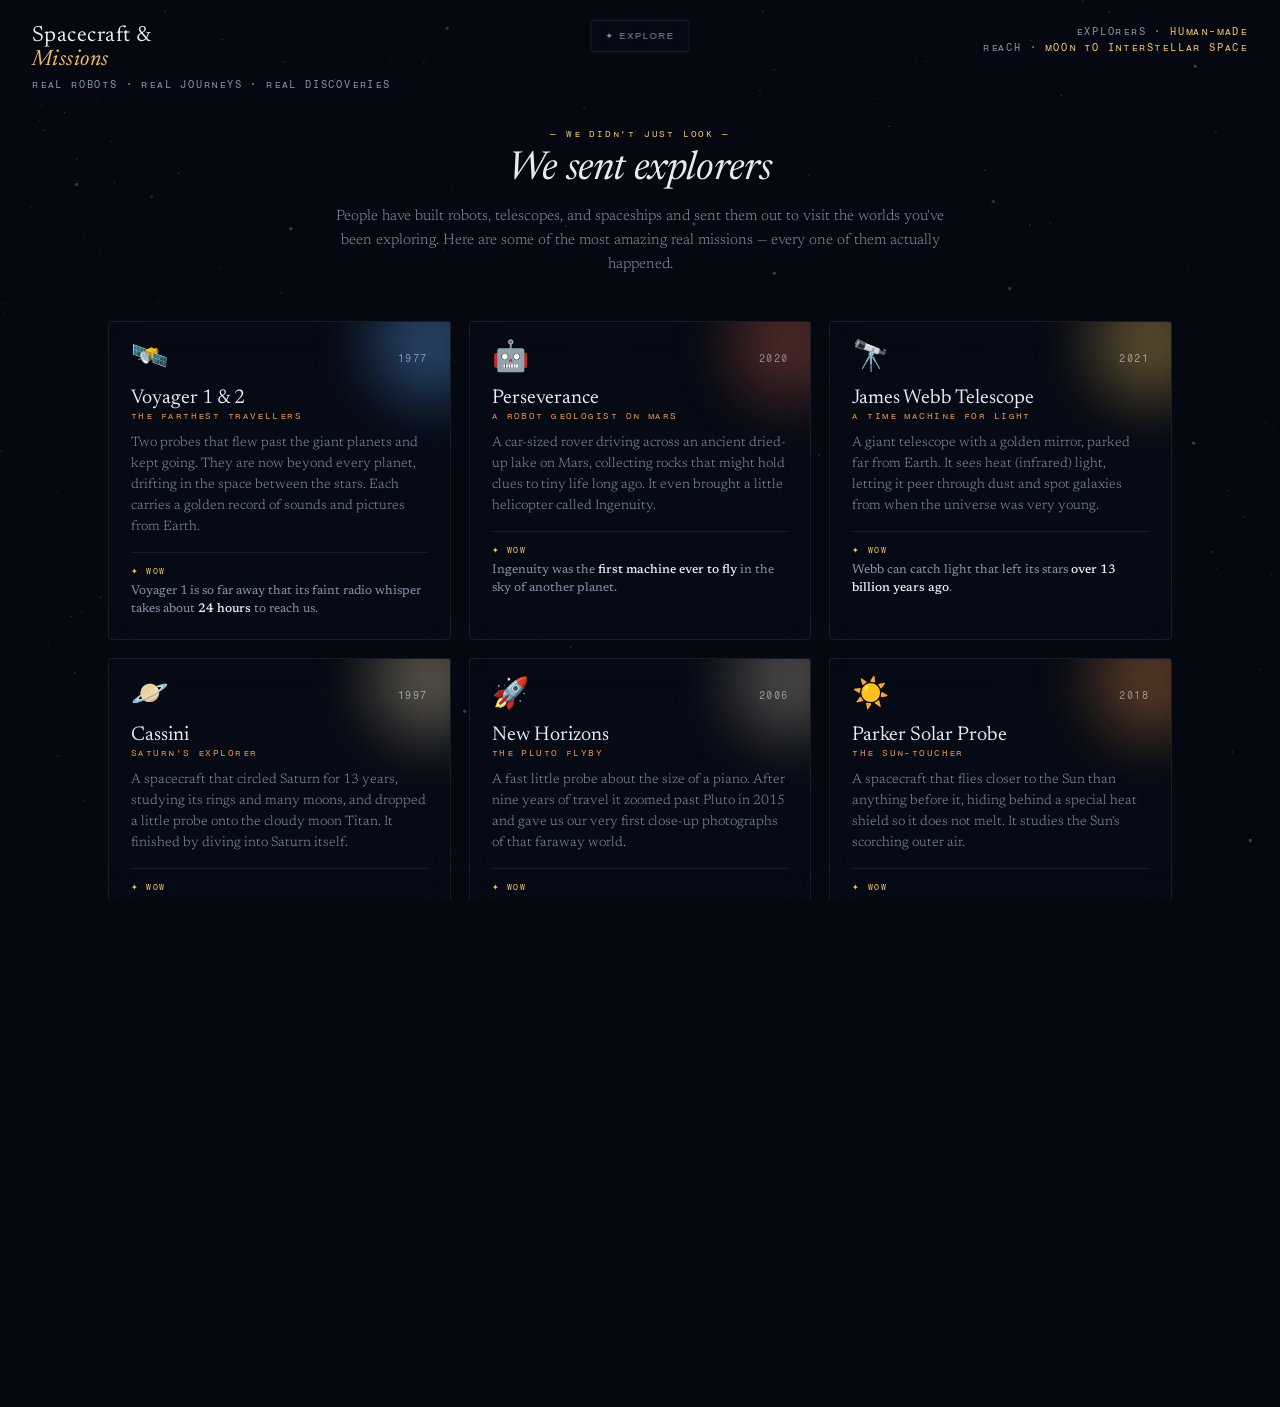
==== missions.html @ ea998a56 "Polish mobile chrome, picker a11y, and pick targets. Surface live telemetry on phones, enlarge touch" ====
<!DOCTYPE html>
<html lang="en">
<head>
<meta charset="UTF-8">
<meta name="viewport" content="width=device-width, initial-scale=1.0, viewport-fit=cover">
<title>Spacecraft &amp; Missions</title>
<meta name="description" content="Meet the great space missions — Voyager, Perseverance, JWST, Cassini, Apollo, and more — in a kid-friendly gallery. Free, ad-free astronomy for curious kids.">
<meta name="theme-color" content="#050810">
<link rel="canonical" href="https://tinyastronomer.com/missions.html">
<link rel="icon" href="favicon.svg" type="image/svg+xml">
<link rel="apple-touch-icon" href="apple-touch-icon.png">
<meta property="og:type" content="website">
<meta property="og:site_name" content="An Interactive Solar System">
<meta property="og:title" content="Spacecraft &amp; Missions">
<meta property="og:description" content="Meet the great space missions — Voyager, Perseverance, JWST, Cassini, Apollo, and more — in a kid-friendly gallery. Free, ad-free astronomy for curious kids.">
<meta property="og:url" content="https://tinyastronomer.com/missions.html">
<meta property="og:image" content="https://tinyastronomer.com/assets/og-cover.png">
<meta property="og:image:width" content="1200">
<meta property="og:image:height" content="630">
<meta name="twitter:card" content="summary_large_image">
<meta name="twitter:title" content="Spacecraft &amp; Missions">
<meta name="twitter:description" content="Meet the great space missions — Voyager, Perseverance, JWST, Cassini, Apollo, and more — in a kid-friendly gallery. Free and ad-free.">
<meta name="twitter:image" content="https://tinyastronomer.com/assets/og-cover.png">
<link rel="preconnect" href="https://fonts.googleapis.com">
<link rel="preconnect" href="https://fonts.gstatic.com" crossorigin>
<link href="https://fonts.googleapis.com/css2?family=Fragment+Mono&family=Newsreader:opsz,wght@6..72,300;6..72,400;6..72,500;6..72,600&display=swap" rel="stylesheet">
<link rel="stylesheet" href="common.css?v=20260728-6">
<style>
  /* this page scrolls, unlike the fixed 3D scenes */
  html, body { overflow-x: hidden; overflow-y: auto; }
  #bg { position: fixed; inset: 0; z-index: 0; }
  .wrap {
    position: relative; z-index: 1; max-width: 1120px; margin: 0 auto;
    padding: calc(128px + env(safe-area-inset-top, 0px))
             calc(28px + env(safe-area-inset-right, 0px))
             calc(80px + env(safe-area-inset-bottom, 0px))
             calc(28px + env(safe-area-inset-left, 0px));
  }
  .lede {
    max-width: 640px; margin: 0 auto 44px; text-align: center;
  }
  .lede .info-label { color: var(--accent); }
  .lede h2 { font-size: 40px; font-weight: 400; font-style: italic; letter-spacing: -0.01em; line-height: 1.05; margin: 8px 0 14px; }
  .lede p { font-size: 15px; line-height: 1.6; color: var(--ink-dim); font-weight: 300; }
  .info-label { font-family: 'Fragment Mono', monospace; font-size: 9px; letter-spacing: 0.2em; text-transform: uppercase; }
  .grid { display: grid; grid-template-columns: repeat(auto-fill, minmax(300px, 1fr)); gap: 18px; }
  .card {
    background: var(--panel); backdrop-filter: blur(20px) saturate(140%); -webkit-backdrop-filter: blur(20px) saturate(140%);
    border: 1px solid var(--line); border-radius: 3px; padding: 22px 22px 20px; position: relative; overflow: hidden;
    transition: transform 0.25s ease, border-color 0.25s ease;
  }
  .card:hover { transform: translateY(-4px); border-color: var(--accent-edge, rgba(244,197,96,0.4)); }
  .card .glow { position: absolute; top: -40px; right: -40px; width: 120px; height: 120px; border-radius: 50%; filter: blur(30px); opacity: 0.35; }
  .card .icon { font-size: 30px; line-height: 1; }
  .card .yr { float: right; font-family: 'Fragment Mono', monospace; font-size: 10px; letter-spacing: 0.14em; color: var(--ink-faint); margin-top: 8px; }
  .card h3 { font-size: 20px; font-weight: 400; margin: 14px 0 2px; }
  .card .tag { font-family: 'Fragment Mono', monospace; font-size: 9px; letter-spacing: 0.16em; text-transform: uppercase; color: var(--accent-warm); }
  .card .blurb { font-size: 13.5px; line-height: 1.55; color: var(--ink-dim); font-weight: 300; margin: 12px 0 0; }
  .card .wow { margin-top: 14px; padding-top: 12px; border-top: 1px solid var(--line); font-size: 12.5px; line-height: 1.5; color: var(--ink-dim); }
  .card .wow b { color: var(--ink); font-weight: 500; }
  .card .wow .lbl { display: block; font-family: 'Fragment Mono', monospace; font-size: 8px; letter-spacing: 0.2em; text-transform: uppercase; color: var(--accent); margin-bottom: 5px; }
  .foot { text-align: center; margin-top: 44px; font-family: 'Fragment Mono', monospace; font-size: 9px; letter-spacing: 0.18em; text-transform: uppercase; color: var(--ink-faint); }
  @media (max-width: 620px) {
    .wrap {
      padding: calc(104px + env(safe-area-inset-top, 0px))
               calc(16px + env(safe-area-inset-right, 0px))
               calc(64px + env(safe-area-inset-bottom, 0px))
               calc(16px + env(safe-area-inset-left, 0px));
    }
    .lede h2 { font-size: 30px; }
  }
</style>
</head>
<body>

<canvas id="bg" aria-hidden="true"></canvas>
<noscript>
  <div class="loader" role="alert" style="z-index:101">
    <div class="loader-text" style="animation:none">JavaScript is required to explore this page.</div>
  </div>
</noscript>

<header class="header">
  <div>
    <h1 class="title">Spacecraft &amp;<br><em>Missions</em></h1>
    <div class="subtitle">Real Robots · Real Journeys · Real Discoveries</div>
  </div>
  <div class="header-meta">
    <div>Explorers · <span>Human-made</span></div>
    <div>Reach · <span>Moon to interstellar space</span></div>
  </div>
</header>

<main class="wrap">
  <div class="lede">
    <div class="info-label">— We didn't just look —</div>
    <h2>We sent explorers</h2>
    <p>People have built robots, telescopes, and spaceships and sent them out to visit the worlds you've been exploring. Here are some of the most amazing real missions — every one of them actually happened.</p>
  </div>
  <div class="grid" id="grid"></div>
  <div class="foot">Every mission here is real · Ask a grown-up to help you look up their latest pictures</div>
</main>

<script src="common.js?v=20260728-6"></script>
<script>
'use strict';
const MISSIONS = [
  { icon:'🛰️', name:'Voyager 1 & 2', tag:'The farthest travellers', year:'1977', color:'#6ab0ff',
    blurb:'Two probes that flew past the giant planets and kept going. They are now beyond every planet, drifting in the space between the stars. Each carries a golden record of sounds and pictures from Earth.',
    wow:'Voyager 1 is so far away that its faint radio whisper takes about <b>24 hours</b> to reach us.' },
  { icon:'🤖', name:'Perseverance', tag:'A robot geologist on Mars', year:'2020', color:'#d0674a',
    blurb:'A car-sized rover driving across an ancient dried-up lake on Mars, collecting rocks that might hold clues to tiny life long ago. It even brought a little helicopter called Ingenuity.',
    wow:'Ingenuity was the <b>first machine ever to fly</b> in the sky of another planet.' },
  { icon:'🔭', name:'James Webb Telescope', tag:'A time machine for light', year:'2021', color:'#f4c560',
    blurb:'A giant telescope with a golden mirror, parked far from Earth. It sees heat (infrared) light, letting it peer through dust and spot galaxies from when the universe was very young.',
    wow:'Webb can catch light that left its stars <b>over 13 billion years ago</b>.' },
  { icon:'🪐', name:'Cassini', tag:"Saturn's explorer", year:'1997', color:'#e6d3a0',
    blurb:'A spacecraft that circled Saturn for 13 years, studying its rings and many moons, and dropped a little probe onto the cloudy moon Titan. It finished by diving into Saturn itself.',
    wow:'It discovered that Saturn\'s icy moon Enceladus shoots <b>giant fountains of water</b> into space.' },
  { icon:'🚀', name:'New Horizons', tag:'The Pluto flyby', year:'2006', color:'#c9b8a0',
    blurb:'A fast little probe about the size of a piano. After nine years of travel it zoomed past Pluto in 2015 and gave us our very first close-up photographs of that faraway world.',
    wow:'It flew past Pluto at over 50,000 km/h and spotted a huge <b>heart-shaped patch of ice</b>.' },
  { icon:'☀️', name:'Parker Solar Probe', tag:'The Sun-toucher', year:'2018', color:'#e89248',
    blurb:'A spacecraft that flies closer to the Sun than anything before it, hiding behind a special heat shield so it does not melt. It studies the Sun\'s scorching outer air.',
    wow:'It flew through the Sun\'s outer atmosphere — the first craft ever to <b>"touch" the Sun</b>.' },
  { icon:'🌕', name:'Apollo 11', tag:'First footsteps on the Moon', year:'1969', color:'#c9c5b8',
    blurb:'The mission that carried the first people to walk on the Moon. Two astronauts stepped onto the dusty grey surface while a third orbited above in the spacecraft.',
    wow:'Their footprints have no wind or rain to erase them — they could last <b>millions of years</b>.' },
  { icon:'✨', name:'Hubble Telescope', tag:'Our eye in the sky', year:'1990', color:'#a9e0e2',
    blurb:'A school-bus-sized telescope orbiting high above Earth for more than 30 years. It has taken some of the most beautiful and famous pictures of stars and galaxies ever made.',
    wow:'Hubble has made more than <b>1.7 million observations</b> of the universe.' }
];

const grid = document.getElementById('grid');
MISSIONS.forEach(m => {
  const c = document.createElement('article');
  c.className = 'card';
  c.style.setProperty('--accent-edge', m.color + '66');
  c.innerHTML = `
    <div class="glow" style="background:${m.color}"></div>
    <span class="icon" aria-hidden="true">${m.icon}</span><span class="yr">${m.year}</span>
    <h3>${m.name}</h3>
    <div class="tag">${m.tag}</div>
    <p class="blurb">${m.blurb}</p>
    <div class="wow"><span class="lbl">✦ Wow</span>${m.wow}</div>`;
  grid.appendChild(c);
});

// subtle drifting starfield background
const canvas = document.getElementById('bg'), ctx = canvas.getContext('2d');
let W, H, DPR, stars = [];
function resize(){
  DPR = Math.min(devicePixelRatio||1, 2); W = innerWidth; H = innerHeight;
  canvas.width = W*DPR; canvas.height = H*DPR; canvas.style.width=W+'px'; canvas.style.height=H+'px';
  ctx.setTransform(DPR,0,0,DPR,0,0);
  if (!stars.length) for (let i=0;i<200;i++) stars.push({ x:Math.random(), y:Math.random(), r:Math.random()<0.12?1.7:0.8, ph:Math.random()*6.28, tint:Math.random()<0.2?'244,197,96':'232,236,244' });
}
addEventListener('resize', resize); resize();
function loop(){
  requestAnimationFrame(loop);
  const t = SPACE.prefersReducedMotion ? 0 : performance.now()*0.001;
  ctx.clearRect(0,0,W,H);
  for (const s of stars){
    const tw = 0.5 + 0.5*Math.sin(t*1.4 + s.ph);
    ctx.fillStyle = `rgba(${s.tint},${0.08 + 0.16*tw})`;
    ctx.beginPath(); ctx.arc(s.x*W, s.y*H, s.r, 0, 6.283); ctx.fill();
  }
}
loop();
SPACE.buildNav('missions');
</script>
</body>
</html>
---- common.css ----
/* ─────────────────────────────────────────────────────────
   Shared design system for the solar-system scenes.
   Page-specific rules stay in each page's own <style> block.
   ───────────────────────────────────────────────────────── */
:root {
  --bg: #050810;
  --ink: #e8ecf4;
  --ink-dim: #8893a8;
  --ink-faint: #8a94a8;
  --accent: #f4c560;
  --accent-warm: #e89248;
  --accent-cool: #6ab0ff;
  --line: rgba(232, 236, 244, 0.08);
  --panel: rgba(8, 12, 22, 0.72);
  --panel-bright: rgba(15, 22, 38, 0.85);
}

* { box-sizing: border-box; margin: 0; padding: 0; }

button:focus-visible,
a:focus-visible,
input:focus-visible {
  outline: 2px solid var(--accent);
  outline-offset: 3px;
}

/* inset so the ring stays visible on the edge-to-edge scene canvas */
canvas:focus-visible {
  outline: 2px solid var(--accent);
  outline-offset: -3px;
}

html, body {
  height: 100%;
  overflow: hidden;
  background: var(--bg);
  color: var(--ink);
  font-family: 'Newsreader', Georgia, serif;
  font-feature-settings: 'ss01', 'ss02';
  -webkit-font-smoothing: antialiased;
}

#canvas-container { position: fixed; inset: 0; z-index: 0; }
canvas { display: block; }

/* ──── Header ──── */
.header {
  position: fixed;
  top: 0; left: 0; right: 0;
  padding: calc(24px + env(safe-area-inset-top, 0px))
           calc(32px + env(safe-area-inset-right, 0px))
           24px
           calc(32px + env(safe-area-inset-left, 0px));
  display: flex;
  justify-content: space-between;
  align-items: flex-start;
  z-index: 10;
  pointer-events: none;
}
.title { font-size: 22px; font-weight: 400; letter-spacing: 0.02em; line-height: 1.1; }
.title em { font-style: italic; color: var(--accent); }
.subtitle {
  font-family: 'Fragment Mono', monospace;
  font-size: 10px; letter-spacing: 0.18em; text-transform: uppercase;
  color: var(--ink-dim); margin-top: 6px;
}
.nav-link, .back-link {
  display: inline-block; margin-top: 10px;
  font-family: 'Fragment Mono', monospace;
  font-size: 9px; letter-spacing: 0.18em; text-transform: uppercase;
  color: var(--ink-dim); text-decoration: none; pointer-events: auto;
  border-bottom: 1px solid transparent; padding-bottom: 2px;
  transition: color 0.2s, border-color 0.2s;
}
.nav-link:hover, .back-link:hover { color: var(--accent); border-color: rgba(244, 197, 96, 0.4); }

.header-meta {
  text-align: right;
  font-family: 'Fragment Mono', monospace;
  font-size: 10px; letter-spacing: 0.18em; text-transform: uppercase;
  color: var(--ink-dim); line-height: 1.6;
}
.header-meta span { color: var(--accent); }

/* ──── Info Panel ──── */
.info-panel {
  position: fixed;
  top: calc(96px + env(safe-area-inset-top, 0px));
  left: calc(24px + env(safe-area-inset-left, 0px));
  width: 320px; max-width: calc(100vw - 48px);
  background: var(--panel);
  backdrop-filter: blur(20px) saturate(140%);
  -webkit-backdrop-filter: blur(20px) saturate(140%);
  border: 1px solid var(--line);
  border-radius: 2px; padding: 22px 24px; z-index: 10;
}
.info-label {
  font-family: 'Fragment Mono', monospace;
  font-size: 9px; letter-spacing: 0.2em; text-transform: uppercase;
  color: var(--accent); margin-bottom: 10px;
}
.info-title {
  font-size: 24px; font-weight: 400; letter-spacing: -0.01em;
  line-height: 1.15; margin-bottom: 12px; font-style: italic;
}
.info-body { font-size: 14px; line-height: 1.55; color: var(--ink-dim); font-weight: 300; }
.info-body strong { color: var(--ink); font-weight: 500; }
.mobile-info-toggle { display: none; }

/* ──── Bottom Controls ──── */
.controls,
.date-controls,
.walk-controls {
  bottom: calc(24px + env(safe-area-inset-bottom, 0px));
}
.controls {
  position: fixed; left: 50%; transform: translateX(-50%);
  background: var(--panel);
  backdrop-filter: blur(20px) saturate(140%);
  -webkit-backdrop-filter: blur(20px) saturate(140%);
  border: 1px solid var(--line); border-radius: 2px;
  padding: 14px 22px; display: flex; align-items: center; gap: 20px;
  z-index: 10; max-width: calc(100vw - 32px);
}
.play-btn {
  background: var(--accent); color: #1a1408; border: none;
  width: 36px; height: 36px; border-radius: 50%; cursor: pointer;
  display: flex; align-items: center; justify-content: center;
  transition: all 0.2s; flex-shrink: 0;
}
.play-btn:hover { background: #ffd47a; transform: scale(1.05); }
.play-btn svg { width: 14px; height: 14px; }

.speed-group { display: flex; align-items: center; gap: 12px; }
.speed-label {
  font-family: 'Fragment Mono', monospace; font-size: 9px;
  letter-spacing: 0.18em; text-transform: uppercase; color: var(--ink-dim);
}
.speed-slider {
  -webkit-appearance: none; appearance: none;
  width: 130px; height: 24px;
  background: linear-gradient(rgba(232, 236, 244, 0.15), rgba(232, 236, 244, 0.15)) center / 100% 2px no-repeat;
  outline: none; border-radius: 0;
}
.speed-slider::-webkit-slider-thumb {
  -webkit-appearance: none; appearance: none;
  width: 12px; height: 12px; border-radius: 50%; background: var(--accent);
  cursor: pointer; border: 2px solid var(--bg); box-shadow: 0 0 0 1px var(--accent);
}
.speed-slider::-moz-range-thumb {
  width: 12px; height: 12px; border-radius: 50%; background: var(--accent);
  cursor: pointer; border: 2px solid var(--bg);
}
.speed-value {
  font-family: 'Fragment Mono', monospace; font-size: 12px;
  color: var(--ink); min-width: 46px;
}
.divider { width: 1px; height: 24px; background: var(--line); }

.toggle-group { display: flex; gap: 8px; flex-wrap: wrap; }
.toggle-btn {
  background: transparent; border: 1px solid var(--line); color: var(--ink-dim);
  padding: 7px 12px; font-family: 'Fragment Mono', monospace;
  font-size: 9px; letter-spacing: 0.15em; text-transform: uppercase;
  border-radius: 2px; cursor: pointer; transition: all 0.2s; min-height: 32px;
}
.toggle-btn:hover { color: var(--ink); border-color: rgba(232,236,244,0.2); }
.toggle-btn.active {
  color: var(--accent); border-color: rgba(244, 197, 96, 0.4);
  background: rgba(244, 197, 96, 0.05);
}

/* ──── Hint ──── */
.hint {
  position: fixed;
  bottom: calc(24px + env(safe-area-inset-bottom, 0px));
  left: calc(24px + env(safe-area-inset-left, 0px));
  font-family: 'Fragment Mono', monospace; font-size: 9px;
  letter-spacing: 0.18em; text-transform: uppercase; color: var(--ink-faint);
  z-index: 10; line-height: 1.8;
}
.hint .key {
  display: inline-block; padding: 2px 6px; border: 1px solid var(--line);
  border-radius: 2px; margin: 0 4px; color: var(--ink-dim);
}

/* ──── 3D labels ──── */
.label-3d {
  position: absolute; left: 0; top: 0; font-family: 'Fragment Mono', monospace;
  font-size: 10px; letter-spacing: 0.2em; text-transform: uppercase;
  color: var(--ink); pointer-events: none; transform: translate(-50%, -50%);
  padding: 3px 7px; background: rgba(0,0,0,0.4); border: 1px solid var(--line);
  border-radius: 2px; white-space: nowrap; z-index: 5;
  backdrop-filter: blur(8px); -webkit-backdrop-filter: blur(8px);
  transition: opacity 0.3s, color 0.2s, border-color 0.2s;
}

/* ──── Loading ──── */
.loader {
  position: fixed; inset: 0; background: var(--bg);
  display: flex; align-items: center; justify-content: center;
  z-index: 100; transition: opacity 0.8s;
}
.loader.hidden {
  opacity: 0; pointer-events: none; visibility: hidden;
  transition: opacity 0.8s, visibility 0s 0.8s;
}
.loader-text {
  font-family: 'Fragment Mono', monospace; font-size: 10px;
  letter-spacing: 0.3em; text-transform: uppercase; color: var(--accent);
  animation: pulse 1.4s ease-in-out infinite;
}
@keyframes pulse { 0%, 100% { opacity: 0.4; } 50% { opacity: 1; } }

/* ──── Scene switcher (SPACE.buildNav) ──── */
.scene-nav {
  position: fixed;
  top: calc(20px + env(safe-area-inset-top, 0px));
  left: 50%;
  transform: translateX(-50%);
  z-index: 30; font-family: 'Fragment Mono', monospace;
}
.scene-nav-btn {
  background: var(--panel); backdrop-filter: blur(20px); -webkit-backdrop-filter: blur(20px);
  border: 1px solid var(--line); color: var(--ink-dim); border-radius: 2px;
  padding: 7px 14px; font-size: 9px; letter-spacing: 0.2em; text-transform: uppercase;
  cursor: pointer; transition: all 0.2s; white-space: nowrap; min-height: 32px;
}
.scene-nav-btn:hover, .scene-nav.open .scene-nav-btn { color: var(--accent); border-color: rgba(244,197,96,0.4); }
.scene-menu {
  position: absolute; top: 40px; left: 50%; transform: translateX(-50%);
  min-width: 190px; background: var(--panel-bright);
  backdrop-filter: blur(20px); -webkit-backdrop-filter: blur(20px);
  border: 1px solid var(--line); border-radius: 2px; padding: 6px;
  display: none; flex-direction: column; gap: 2px;
}
.scene-menu[hidden] { display: none; }
.scene-nav.open .scene-menu { display: flex; }
.scene-menu a {
  text-decoration: none; color: var(--ink-dim);
  font-size: 11px; letter-spacing: 0.12em; text-transform: uppercase;
  padding: 9px 12px; border-radius: 2px; display: flex; align-items: center; gap: 10px;
  transition: all 0.18s;
}
.scene-menu a:hover { color: var(--ink); background: rgba(255,255,255,0.04); }
.scene-menu a.current { color: var(--accent); }
.scene-menu a .dot { width: 6px; height: 6px; border-radius: 50%; background: currentColor; opacity: 0.5; }
.scene-menu a.current .dot { opacity: 1; }

/* Explore menu is the sole cross-page nav; drop the redundant header links. */
.nav-link,
.back-link {
  display: none !important;
}

/* Tablet headers carry the page identity; live telemetry relocates to a
   compact status strip above the controls dock so phones still see events. */
@media (max-width: 1024px) {
  .header {
    padding: calc(16px + env(safe-area-inset-top, 0px))
             calc(18px + env(safe-area-inset-right, 0px))
             16px
             calc(18px + env(safe-area-inset-left, 0px)) !important;
  }
  .title {
    font-size: 18px !important;
    max-width: calc(100vw - 164px);
  }
  .subtitle {
    display: none !important;
  }
  .header-meta {
    display: flex !important;
    position: fixed;
    bottom: calc(64px + env(safe-area-inset-bottom, 0px));
    left: calc(16px + env(safe-area-inset-left, 0px));
    right: calc(16px + env(safe-area-inset-right, 0px));
    top: auto;
    text-align: left;
    flex-wrap: wrap;
    gap: 2px 14px;
    justify-content: center;
    padding: 7px 12px;
    background: var(--panel);
    backdrop-filter: blur(16px) saturate(140%);
    -webkit-backdrop-filter: blur(16px) saturate(140%);
    border: 1px solid var(--line);
    border-radius: 2px;
    font-size: 9px;
    line-height: 1.45;
    letter-spacing: 0.12em;
    pointer-events: none;
    z-index: 10;
  }

  .controls,
  .date-controls {
    right: 16px !important;
    left: 16px !important;
    width: auto !important;
    max-width: none !important;
    transform: none !important;
    flex-wrap: nowrap !important;
    justify-content: center !important;
    overflow-x: auto;
    overflow-y: hidden;
    overscroll-behavior-x: contain;
    scrollbar-width: none;
    -webkit-mask-image: linear-gradient(90deg, transparent 0, #000 12px, #000 calc(100% - 12px), transparent);
    mask-image: linear-gradient(90deg, transparent 0, #000 12px, #000 calc(100% - 12px), transparent);
  }
  .controls::-webkit-scrollbar,
  .date-controls::-webkit-scrollbar {
    display: none;
  }
  .controls > *,
  .date-controls > * {
    flex: 0 0 auto;
  }
  .controls .speed-group,
  .controls .toggle-group {
    flex-wrap: nowrap;
  }
}

@media (max-width: 820px) {
  .header {
    padding: calc(12px + env(safe-area-inset-top, 0px))
             calc(14px + env(safe-area-inset-right, 0px))
             12px
             calc(14px + env(safe-area-inset-left, 0px)) !important;
  }
  .title {
    font-size: 16px !important;
    max-width: calc(100vw - 132px);
  }
  .scene-nav {
    top: calc(12px + env(safe-area-inset-top, 0px));
    left: auto;
    right: calc(12px + env(safe-area-inset-right, 0px));
    transform: none;
  }
  .scene-nav-btn { padding: 6px 10px; font-size: 8px; }

  /* Keep the scene visible on phones. Educational copy becomes a small
     title drawer and is available on demand instead of covering the model. */
  .info-panel.mobile-info-panel {
    top: auto !important;
    right: 12px !important;
    bottom: calc(118px + env(safe-area-inset-bottom, 0px)) !important;
    left: 12px !important;
    width: auto !important;
    max-width: none !important;
    max-height: min(52dvh, calc(100dvh - 168px)) !important;
    padding: 12px 64px 12px 16px;
    overflow: auto;
    transition: max-height 0.25s ease, padding 0.25s ease;
  }
  .info-panel.mobile-info-panel:not(.is-expanded) {
    max-height: 66px !important;
    overflow: hidden;
  }
  .info-panel.mobile-info-panel:not(.is-expanded) > :not(.info-label):not(.info-title):not(.mobile-info-toggle) {
    display: none !important;
  }
  .info-panel.mobile-info-panel > .info-label {
    margin-bottom: 4px;
    white-space: nowrap;
    overflow: hidden;
    text-overflow: ellipsis;
  }
  .info-panel.mobile-info-panel > .info-title {
    margin-bottom: 0;
    white-space: nowrap;
    overflow: hidden;
    text-overflow: ellipsis;
  }
  .info-panel.mobile-info-panel.is-expanded > .info-title {
    margin-bottom: 12px;
    white-space: normal;
  }
  .mobile-info-toggle {
    display: inline-flex;
    position: absolute;
    top: 50%;
    right: 12px;
    transform: translateY(-50%);
    align-items: center;
    justify-content: center;
    min-width: 42px;
    min-height: 32px;
    padding: 6px 8px;
    border: 1px solid rgba(244, 197, 96, 0.28);
    border-radius: 2px;
    background: rgba(244, 197, 96, 0.06);
    color: var(--accent);
    font-family: 'Fragment Mono', monospace;
    font-size: 8px;
    letter-spacing: 0.12em;
    text-transform: uppercase;
    cursor: pointer;
  }
  .info-panel.mobile-info-panel.is-expanded .mobile-info-toggle {
    top: 12px;
    transform: none;
  }

  /* A single, horizontally scrollable dock keeps controls in one stable row.
     Secondary actions remain reachable by swiping instead of causing reflow. */
  .controls,
  .date-controls {
    right: 12px !important;
    bottom: calc(10px + env(safe-area-inset-bottom, 0px)) !important;
    left: 12px !important;
    width: auto !important;
    max-width: none !important;
    transform: none !important;
    flex-wrap: nowrap !important;
    justify-content: flex-start !important;
    gap: 8px !important;
    padding: 9px 10px !important;
    overflow-x: auto;
    overflow-y: hidden;
    overscroll-behavior-x: contain;
    scrollbar-width: none;
    -webkit-mask-image: linear-gradient(90deg, transparent 0, #000 10px, #000 calc(100% - 10px), transparent);
    mask-image: linear-gradient(90deg, transparent 0, #000 10px, #000 calc(100% - 10px), transparent);
  }
  .controls::-webkit-scrollbar,
  .date-controls::-webkit-scrollbar {
    display: none;
  }
  .controls > *,
  .date-controls > * {
    flex: 0 0 auto;
  }
  .controls .speed-group,
  .controls .toggle-group {
    flex-wrap: nowrap;
  }
  /* Keep the speed caption — an anonymous slider is hard to decode on a phone. */
  .controls .speed-label,
  .date-controls .date-label {
    font-size: 8px;
    letter-spacing: 0.1em;
  }
  .controls .divider {
    display: block !important;
    flex: 0 0 1px;
  }
  .play-btn {
    width: 34px;
    height: 34px;
  }
  .speed-group { gap: 8px; }
  .speed-value { min-width: 40px; }

  .header-meta {
    bottom: calc(58px + env(safe-area-inset-bottom, 0px));
    left: calc(12px + env(safe-area-inset-left, 0px));
    right: calc(12px + env(safe-area-inset-right, 0px));
  }

  /* First-visit gesture guidance — page-level rules used to hide this entirely. */
  .hint {
    bottom: calc(102px + env(safe-area-inset-bottom, 0px));
    left: 50%;
    right: auto;
    transform: translateX(-50%);
    max-width: calc(100vw - 24px);
    padding: 8px 12px;
    text-align: center;
    background: var(--panel);
    border: 1px solid var(--line);
    border-radius: 2px;
    backdrop-filter: blur(12px);
    -webkit-backdrop-filter: blur(12px);
    pointer-events: none;
    transition: opacity 0.35s ease, visibility 0.35s ease;
  }
  .hint.is-dismissed {
    opacity: 0;
    visibility: hidden;
  }

  .walk-controls {
    bottom: calc(10px + env(safe-area-inset-bottom, 0px)) !important;
  }

  .scale-note,
  .stage {
    bottom: calc(118px + env(safe-area-inset-bottom, 0px)) !important;
  }
}

/* Comfortable hit areas on touch devices without enlarging desktop chrome. */
@media (pointer: coarse) {
  .play-btn {
    width: 44px;
    height: 44px;
  }
  .play-btn svg { width: 16px; height: 16px; }
  .speed-slider {
    height: 44px;
    background-size: 100% 3px;
  }
  .speed-slider::-webkit-slider-thumb {
    width: 18px;
    height: 18px;
  }
  .speed-slider::-moz-range-thumb {
    width: 18px;
    height: 18px;
  }
  .toggle-btn,
  .scene-nav-btn,
  .mobile-info-toggle {
    min-height: 44px;
    padding-top: 10px;
    padding-bottom: 10px;
  }
}

@media (max-height: 520px) and (orientation: landscape) {
  .header {
    padding: calc(12px + env(safe-area-inset-top, 0px))
             calc(16px + env(safe-area-inset-right, 0px))
             12px
             calc(16px + env(safe-area-inset-left, 0px));
  }
  .title { font-size: 16px; }
  .subtitle, .hint, .divider { display: none; }
  .header-meta {
    display: none !important;
  }
  .info-panel {
    top: calc(64px + env(safe-area-inset-top, 0px)) !important;
    bottom: auto !important;
    left: calc(12px + env(safe-area-inset-left, 0px)) !important;
    max-height: calc(100dvh - 140px) !important;
    overflow: auto;
    padding: 14px 16px;
  }
  .info-title { font-size: 19px; }
  .info-body { font-size: 12px; }
  .controls,
  .date-controls,
  .walk-controls {
    bottom: calc(8px + env(safe-area-inset-bottom, 0px)) !important;
  }
  .controls {
    padding: 7px 10px;
    gap: 8px;
    flex-wrap: nowrap;
    max-width: calc(100vw - 24px);
  }
  .speed-slider { width: 80px; }
  .toggle-group { gap: 4px; flex-wrap: nowrap; }
  .toggle-btn { padding: 5px 7px; font-size: 9px; }
  .scene-nav {
    top: calc(8px + env(safe-area-inset-top, 0px));
    right: calc(8px + env(safe-area-inset-right, 0px));
  }
  .info-panel.mobile-info-panel {
    top: calc(56px + env(safe-area-inset-top, 0px)) !important;
    right: auto !important;
    bottom: auto !important;
    left: calc(12px + env(safe-area-inset-left, 0px)) !important;
    width: min(320px, calc(100vw - 180px)) !important;
    max-height: calc(100dvh - 120px) !important;
  }
  .scale-note,
  .stage {
    bottom: calc(64px + env(safe-area-inset-bottom, 0px)) !important;
  }
}

@media (prefers-reduced-motion: reduce) {
  *,
  *::before,
  *::after {
    animation-duration: 0.01ms !important;
    animation-iteration-count: 1 !important;
    scroll-behavior: auto !important;
    transition-duration: 0.01ms !important;
  }
}
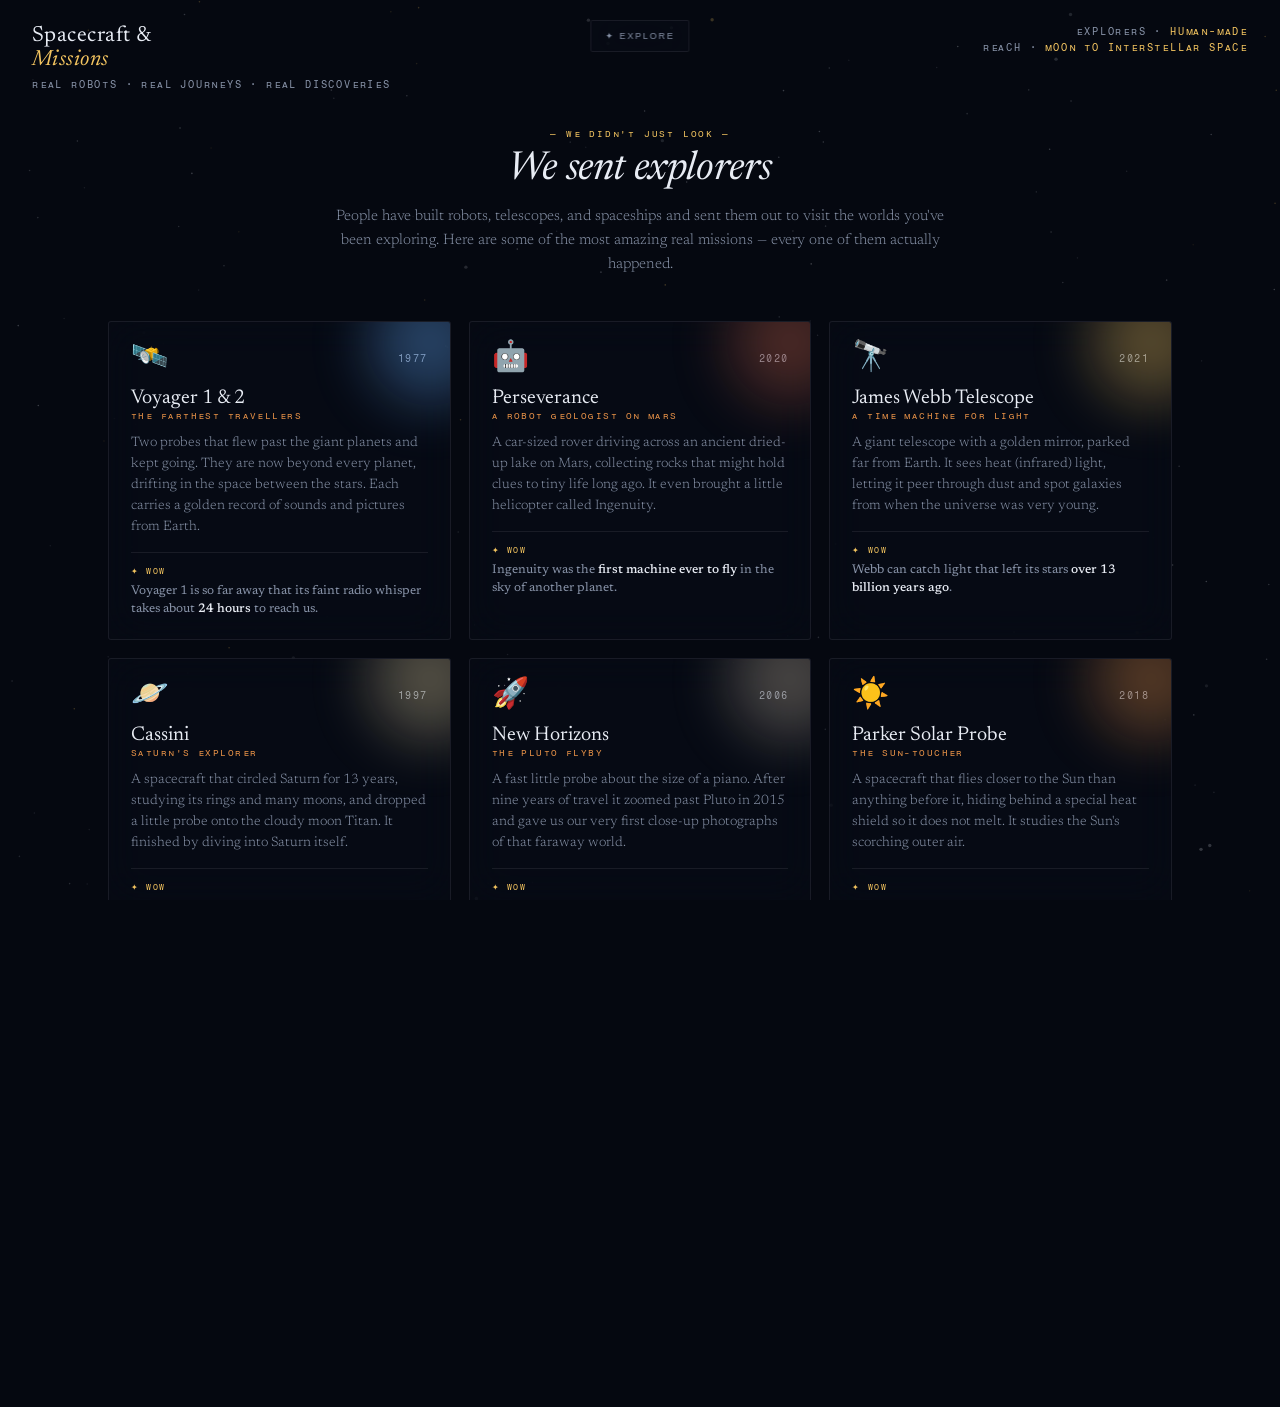
==== commit ce0cfef2: "Address Codex review: scope status strip and fix picker roles. Keep Missions header metadata in-flow" ====
--- a/missions.html
+++ b/missions.html
@@ -24,7 +24,7 @@
 <link rel="preconnect" href="https://fonts.googleapis.com">
 <link rel="preconnect" href="https://fonts.gstatic.com" crossorigin>
 <link href="https://fonts.googleapis.com/css2?family=Fragment+Mono&family=Newsreader:opsz,wght@6..72,300;6..72,400;6..72,500;6..72,600&display=swap" rel="stylesheet">
-<link rel="stylesheet" href="common.css?v=20260728-6">
+<link rel="stylesheet" href="common.css?v=20260728-7">
 <style>
   /* this page scrolls, unlike the fixed 3D scenes */
   html, body { overflow-x: hidden; overflow-y: auto; }
@@ -101,7 +101,7 @@
   <div class="foot">Every mission here is real · Ask a grown-up to help you look up their latest pictures</div>
 </main>
 
-<script src="common.js?v=20260728-6"></script>
+<script src="common.js?v=20260728-7"></script>
 <script>
 'use strict';
 const MISSIONS = [
--- a/common.css
+++ b/common.css
@@ -253,8 +253,9 @@
   display: none !important;
 }
 
-/* Tablet headers carry the page identity; live telemetry relocates to a
-   compact status strip above the controls dock so phones still see events. */
+/* Tablet headers carry the page identity; on interactive scenes with a
+   bottom dock, live telemetry relocates to a compact status strip above it.
+   Scrolling pages like Missions keep metadata in the header. */
 @media (max-width: 1024px) {
   .header {
     padding: calc(16px + env(safe-area-inset-top, 0px))
@@ -269,7 +270,9 @@
   .subtitle {
     display: none !important;
   }
-  .header-meta {
+  body:has(.controls) .header-meta,
+  body:has(.date-controls) .header-meta,
+  body:has(.walk-controls) .header-meta {
     display: flex !important;
     position: fixed;
     bottom: calc(64px + env(safe-area-inset-bottom, 0px));
@@ -455,7 +458,9 @@
   .speed-group { gap: 8px; }
   .speed-value { min-width: 40px; }
 
-  .header-meta {
+  body:has(.controls) .header-meta,
+  body:has(.date-controls) .header-meta,
+  body:has(.walk-controls) .header-meta {
     bottom: calc(58px + env(safe-area-inset-bottom, 0px));
     left: calc(12px + env(safe-area-inset-left, 0px));
     right: calc(12px + env(safe-area-inset-right, 0px));
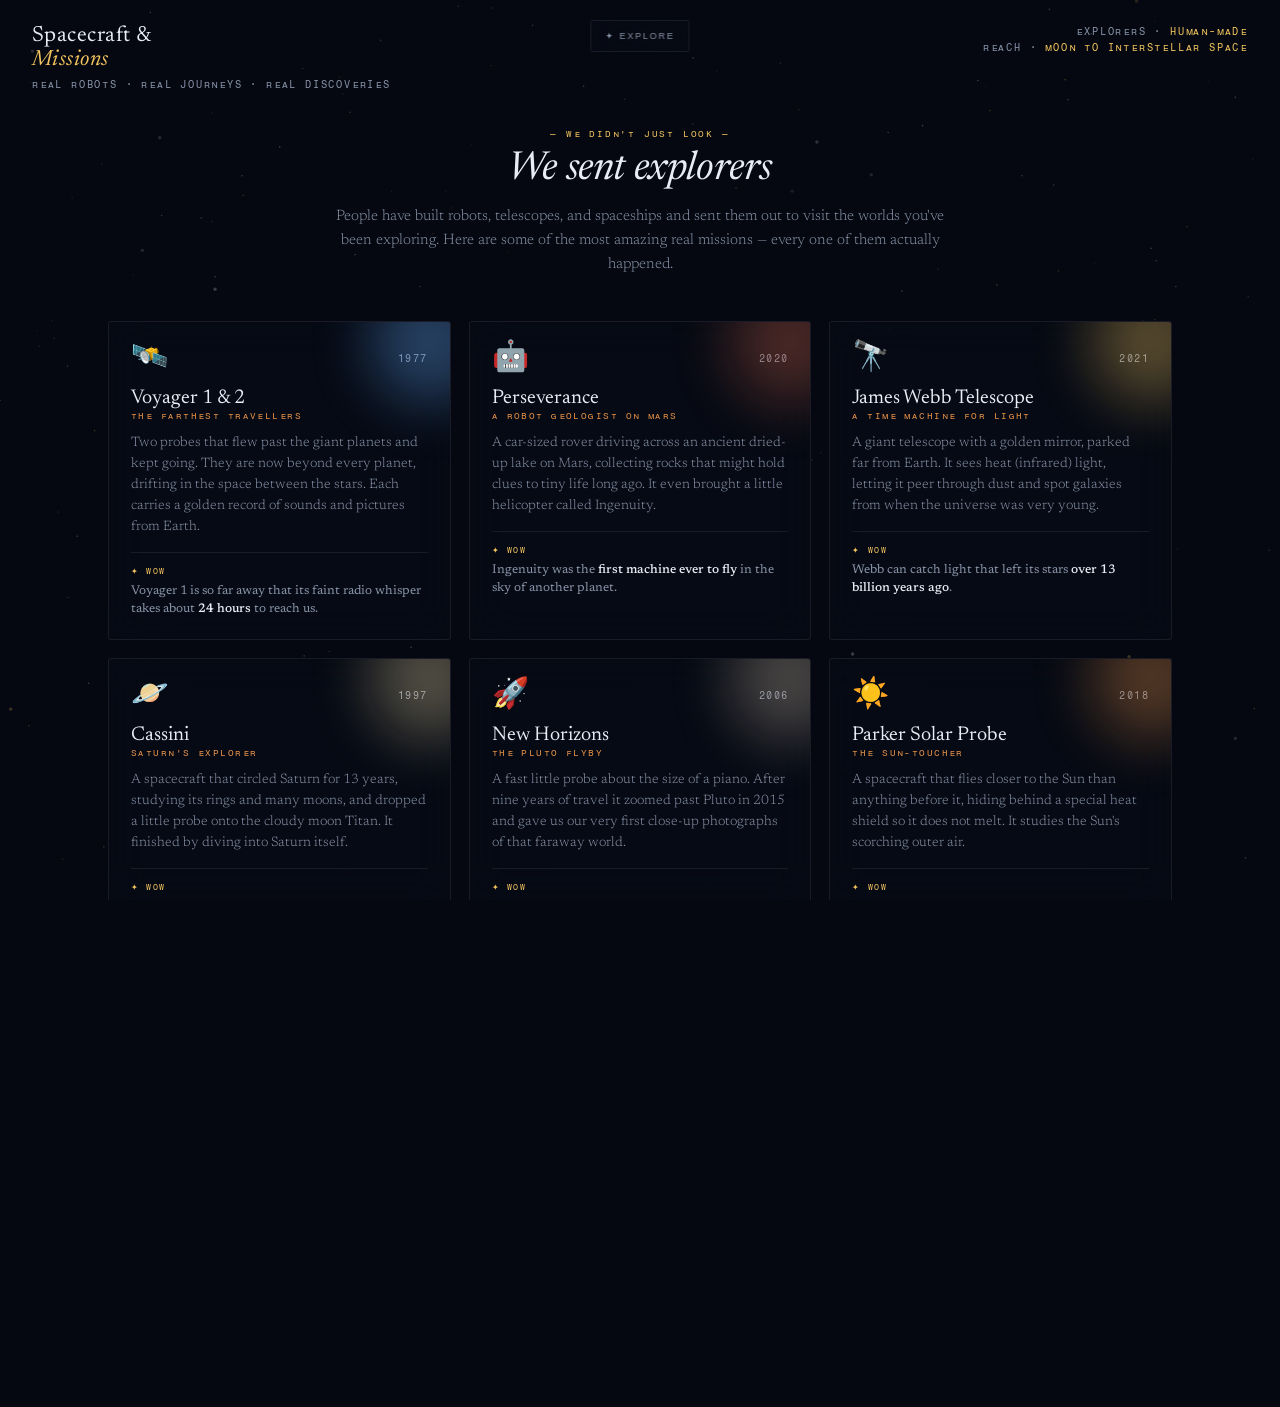
==== commit 57fdbb5f: "Let quality governor sample sustained slow frames. Raise the dt discard threshold so ~10 FPS devices" ====
--- a/missions.html
+++ b/missions.html
@@ -24,7 +24,7 @@
 <link rel="preconnect" href="https://fonts.googleapis.com">
 <link rel="preconnect" href="https://fonts.gstatic.com" crossorigin>
 <link href="https://fonts.googleapis.com/css2?family=Fragment+Mono&family=Newsreader:opsz,wght@6..72,300;6..72,400;6..72,500;6..72,600&display=swap" rel="stylesheet">
-<link rel="stylesheet" href="common.css?v=20260728-7">
+<link rel="stylesheet" href="common.css?v=20260728-6">
 <style>
   /* this page scrolls, unlike the fixed 3D scenes */
   html, body { overflow-x: hidden; overflow-y: auto; }
@@ -74,11 +74,6 @@
 <body>
 
 <canvas id="bg" aria-hidden="true"></canvas>
-<noscript>
-  <div class="loader" role="alert" style="z-index:101">
-    <div class="loader-text" style="animation:none">JavaScript is required to explore this page.</div>
-  </div>
-</noscript>
 
 <header class="header">
   <div>
@@ -101,7 +96,7 @@
   <div class="foot">Every mission here is real · Ask a grown-up to help you look up their latest pictures</div>
 </main>
 
-<script src="common.js?v=20260728-7"></script>
+<script src="common.js?v=20260728-6"></script>
 <script>
 'use strict';
 const MISSIONS = [
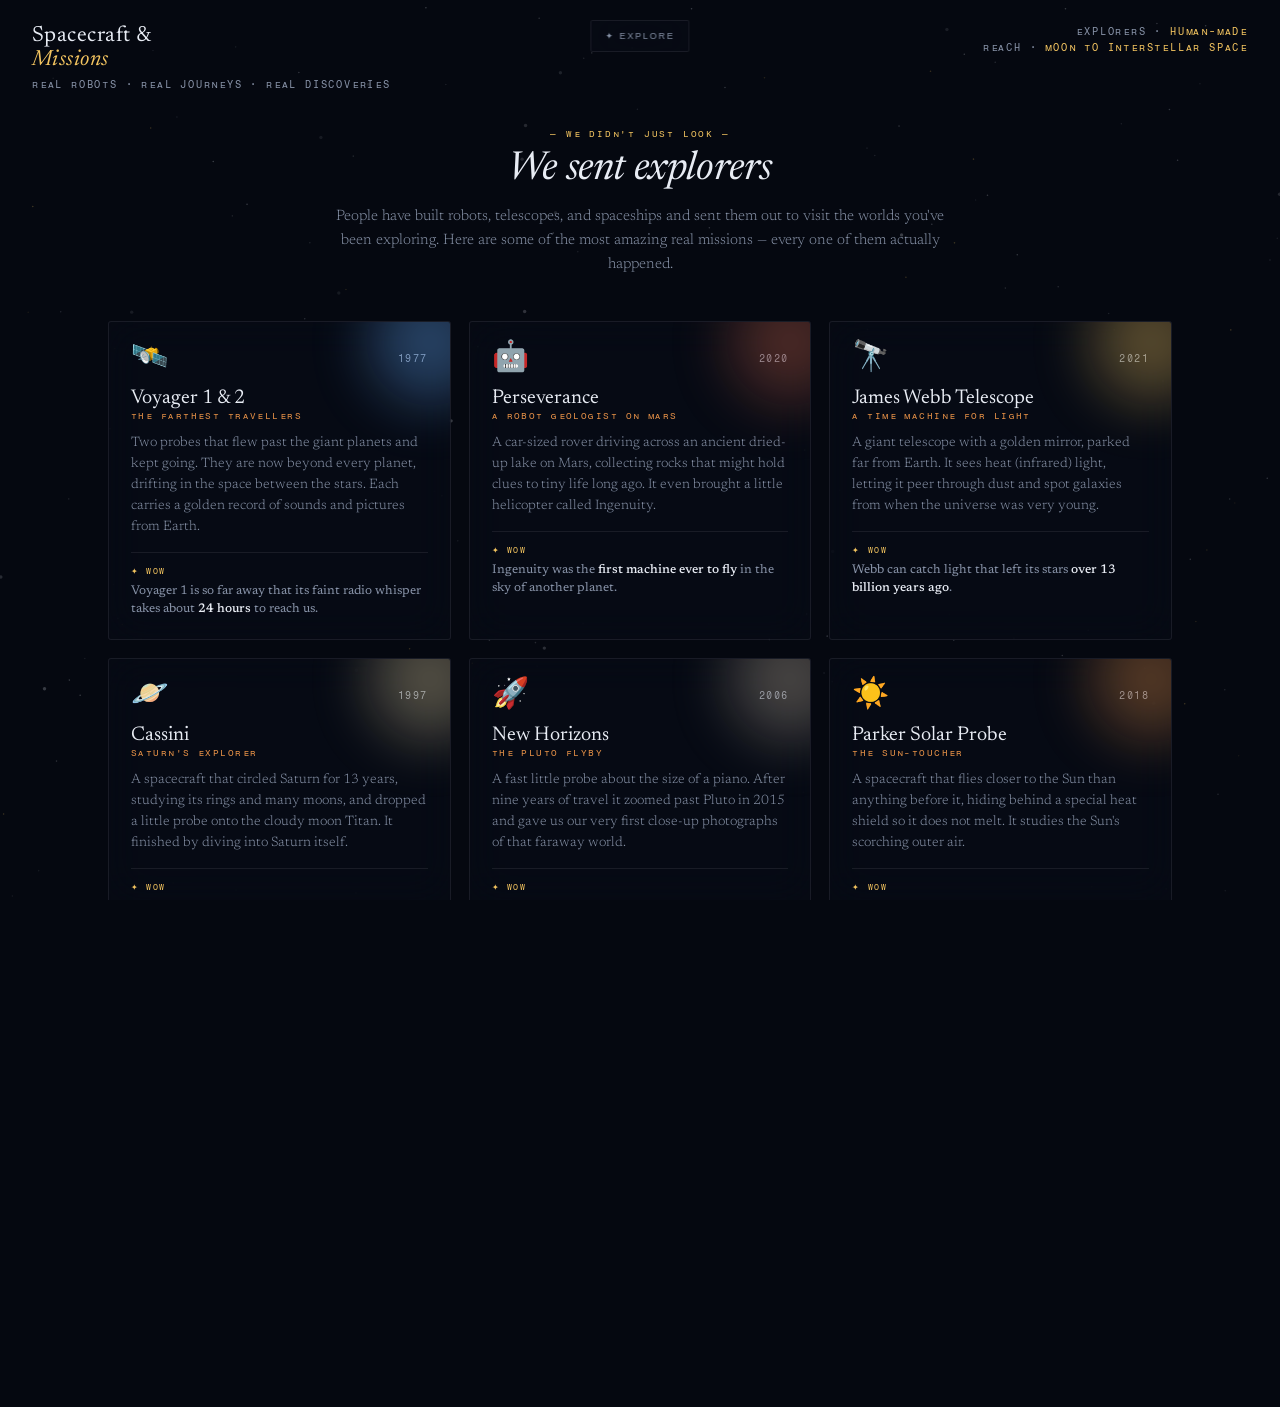
==== commit 0140d205: "Merge pull request #5 from 1aishwaryasharma/cursor/responsive-a11y-usability-polish Polish mobile ch" ====
--- a/missions.html
+++ b/missions.html
@@ -24,7 +24,7 @@
 <link rel="preconnect" href="https://fonts.googleapis.com">
 <link rel="preconnect" href="https://fonts.gstatic.com" crossorigin>
 <link href="https://fonts.googleapis.com/css2?family=Fragment+Mono&family=Newsreader:opsz,wght@6..72,300;6..72,400;6..72,500;6..72,600&display=swap" rel="stylesheet">
-<link rel="stylesheet" href="common.css?v=20260728-6">
+<link rel="stylesheet" href="common.css?v=20260728-7">
 <style>
   /* this page scrolls, unlike the fixed 3D scenes */
   html, body { overflow-x: hidden; overflow-y: auto; }
@@ -74,6 +74,11 @@
 <body>
 
 <canvas id="bg" aria-hidden="true"></canvas>
+<noscript>
+  <div class="loader" role="alert" style="z-index:101">
+    <div class="loader-text" style="animation:none">JavaScript is required to explore this page.</div>
+  </div>
+</noscript>
 
 <header class="header">
   <div>
@@ -96,7 +101,7 @@
   <div class="foot">Every mission here is real · Ask a grown-up to help you look up their latest pictures</div>
 </main>
 
-<script src="common.js?v=20260728-6"></script>
+<script src="common.js?v=20260728-7"></script>
 <script>
 'use strict';
 const MISSIONS = [
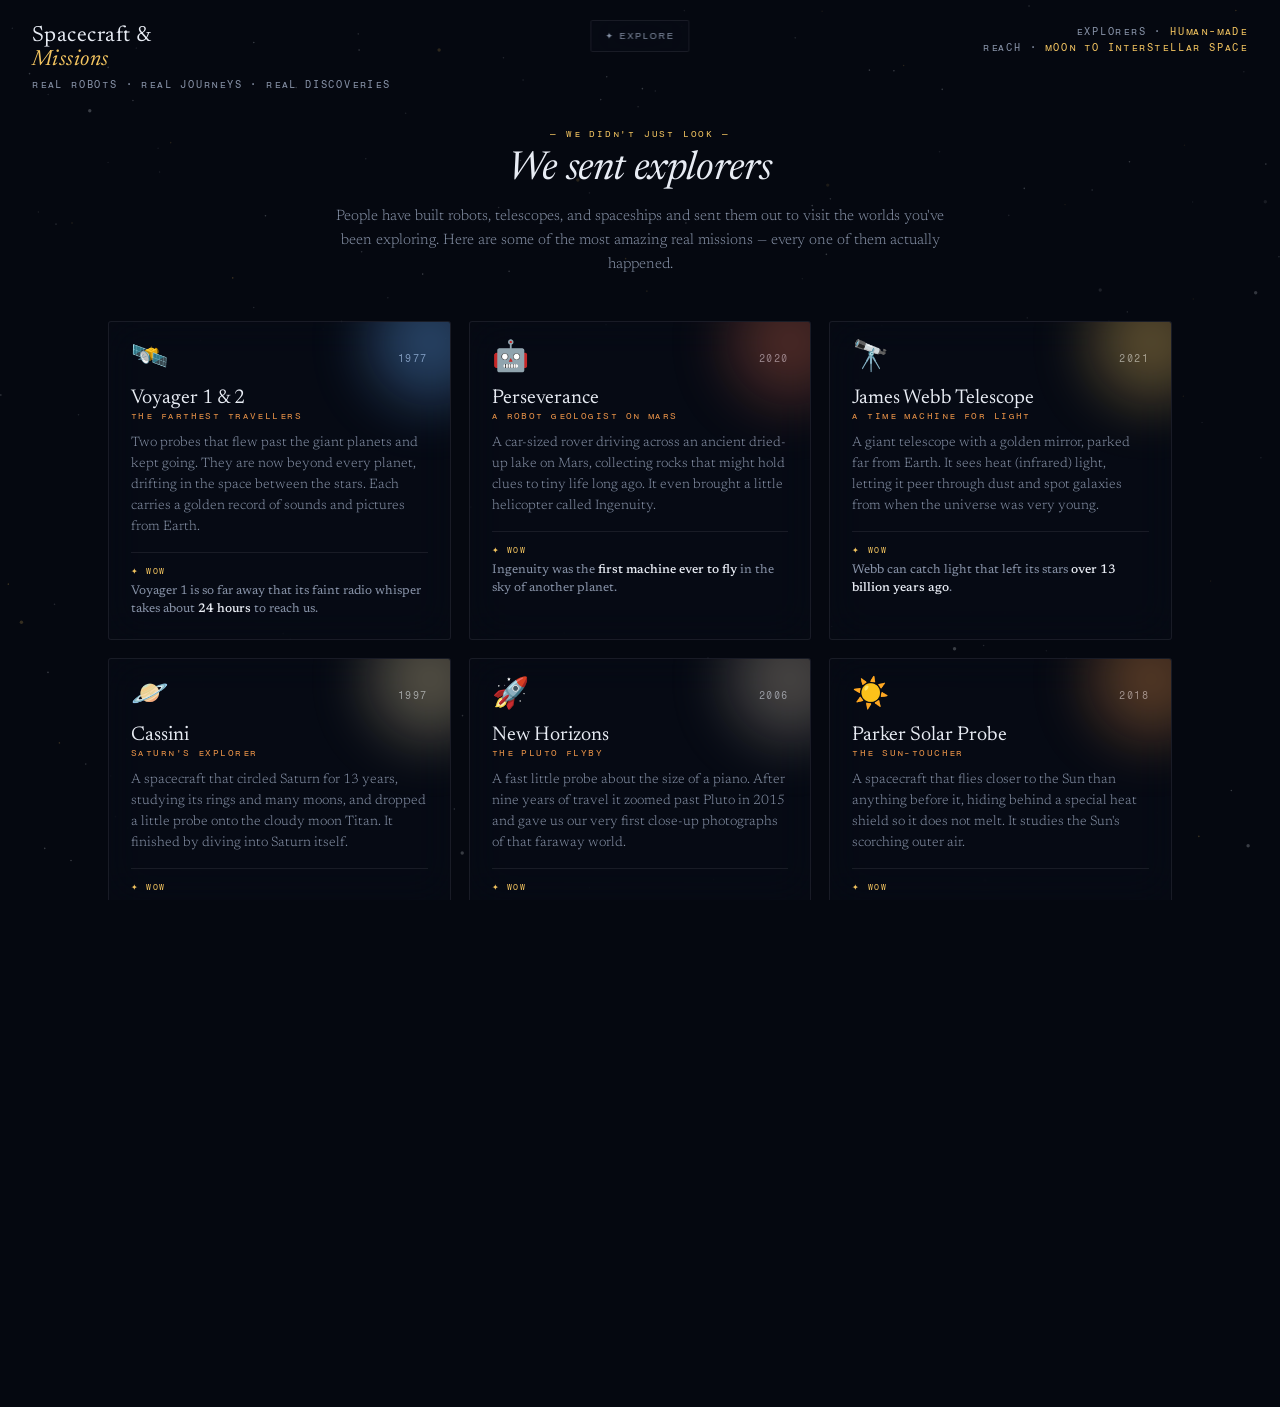
==== commit e5426fbd: "Extract shared scene bootstrap and a single body catalog. Collapse duplicated WebGL setup, planet ta" ====
--- a/missions.html
+++ b/missions.html
@@ -24,7 +24,7 @@
 <link rel="preconnect" href="https://fonts.googleapis.com">
 <link rel="preconnect" href="https://fonts.gstatic.com" crossorigin>
 <link href="https://fonts.googleapis.com/css2?family=Fragment+Mono&family=Newsreader:opsz,wght@6..72,300;6..72,400;6..72,500;6..72,600&display=swap" rel="stylesheet">
-<link rel="stylesheet" href="common.css?v=20260728-7">
+<link rel="stylesheet" href="common.css?v=20260728-13">
 <style>
   /* this page scrolls, unlike the fixed 3D scenes */
   html, body { overflow-x: hidden; overflow-y: auto; }
@@ -101,7 +101,7 @@
   <div class="foot">Every mission here is real · Ask a grown-up to help you look up their latest pictures</div>
 </main>
 
-<script src="common.js?v=20260728-7"></script>
+<script src="common.js?v=20260728-13"></script>
 <script>
 'use strict';
 const MISSIONS = [
--- a/common.css
+++ b/common.css
@@ -106,6 +106,130 @@
 .info-body { font-size: 14px; line-height: 1.55; color: var(--ink-dim); font-weight: 300; }
 .info-body strong { color: var(--ink); font-weight: 500; }
 .mobile-info-toggle { display: none; }
+
+/* ──── Shared side-rail picker (presets / bodies / seasons / stops) ──── */
+.side-rail {
+  position: fixed;
+  top: 50%;
+  right: 24px;
+  transform: translateY(-50%);
+  display: flex;
+  flex-direction: column;
+  gap: 6px;
+  z-index: 10;
+}
+.side-rail.scroll {
+  max-height: 84dvh;
+  overflow: auto;
+  scrollbar-width: none;
+  -ms-overflow-style: none;
+}
+.side-rail.scroll::-webkit-scrollbar { display: none; }
+.rail-btn {
+  background: var(--panel);
+  backdrop-filter: blur(20px);
+  -webkit-backdrop-filter: blur(20px);
+  border: 1px solid var(--line);
+  border-radius: 2px;
+  padding: 10px 14px;
+  color: var(--ink);
+  font-family: 'Newsreader', serif;
+  font-size: 13px;
+  font-weight: 400;
+  letter-spacing: 0.01em;
+  cursor: pointer;
+  text-align: left;
+  width: 190px;
+  display: flex;
+  align-items: center;
+  gap: 11px;
+  transition: all 0.22s ease;
+  position: relative;
+}
+.rail-btn:hover {
+  background: var(--panel-bright);
+  border-color: rgba(244, 197, 96, 0.3);
+  transform: translateX(-3px);
+}
+.rail-btn.active {
+  border-color: var(--accent);
+  background: rgba(244, 197, 96, 0.08);
+}
+.rail-btn .num {
+  font-family: 'Fragment Mono', monospace;
+  font-size: 9px;
+  color: var(--ink-faint);
+  letter-spacing: 0.1em;
+  margin-left: auto;
+}
+.rail-btn.active .num { color: var(--accent); }
+.rail-btn em { font-style: italic; color: var(--accent-warm); }
+.rail-dot {
+  width: 10px;
+  height: 10px;
+  border-radius: 50%;
+  flex-shrink: 0;
+  box-shadow: 0 0 6px currentColor;
+}
+.rail-sep {
+  font-family: 'Fragment Mono', monospace;
+  font-size: 8px;
+  letter-spacing: 0.2em;
+  text-transform: uppercase;
+  color: var(--ink-faint);
+  padding: 8px 4px 3px;
+  margin-top: 2px;
+}
+
+/* ──── Shared fact rows + highlight callout ──── */
+.facts { margin-top: 14px; border-top: 1px solid var(--line); padding-top: 4px; }
+.fact-row {
+  display: flex;
+  gap: 12px;
+  padding: 8px 0;
+  border-bottom: 1px solid var(--line);
+  font-size: 13px;
+  line-height: 1.4;
+}
+.fact-row:last-child { border-bottom: none; }
+.fact-key {
+  flex-shrink: 0;
+  width: 70px;
+  font-family: 'Fragment Mono', monospace;
+  font-size: 9px;
+  letter-spacing: 0.14em;
+  text-transform: uppercase;
+  color: var(--accent-warm);
+  padding-top: 2px;
+}
+.fact-val { color: var(--ink-dim); font-weight: 300; }
+.fact-val strong { color: var(--ink); font-weight: 500; }
+.fact-callout {
+  margin-top: 16px;
+  padding-top: 14px;
+  border-top: 1px solid var(--line);
+  font-size: 13px;
+  line-height: 1.5;
+  color: var(--ink-dim);
+  font-weight: 300;
+}
+.fact-callout .fact-tag {
+  display: block;
+  font-family: 'Fragment Mono', monospace;
+  font-size: 9px;
+  letter-spacing: 0.2em;
+  text-transform: uppercase;
+  color: var(--accent);
+  margin-bottom: 6px;
+}
+.fact-callout.framed {
+  padding: 14px;
+  border: 1px solid rgba(244, 197, 96, 0.25);
+  border-radius: 2px;
+  background: rgba(244, 197, 96, 0.05);
+}
+.fact-callout.framed strong { color: var(--accent); font-weight: 500; }
+.fact-callout.framed .fact-tag { color: var(--accent-warm); }
 
 /* ──── Bottom Controls ──── */
 .controls,
@@ -524,9 +648,25 @@
     padding-top: 10px;
     padding-bottom: 10px;
   }
+
+  .side-rail { top: 80px; right: 16px; transform: none; }
+  .side-rail.scroll {
+    top: 136px;
+    left: 10px;
+    right: 10px;
+    flex-direction: row;
+    max-height: none;
+    overflow-x: auto;
+    overflow-y: hidden;
+  }
+  .side-rail.scroll .rail-sep { display: none; }
+  .rail-btn { width: auto; min-width: 128px; padding: 7px 10px; font-size: 11px; }
+  .rail-btn .num { display: none; }
 }
 
 @media (max-height: 520px) and (orientation: landscape) {
+  .side-rail { top: 64px; right: 16px; transform: none; max-height: calc(100dvh - 140px); }
+  .rail-btn { width: 150px; padding: 6px 10px; font-size: 11px; }
   .header {
     padding: calc(12px + env(safe-area-inset-top, 0px))
              calc(16px + env(safe-area-inset-right, 0px))
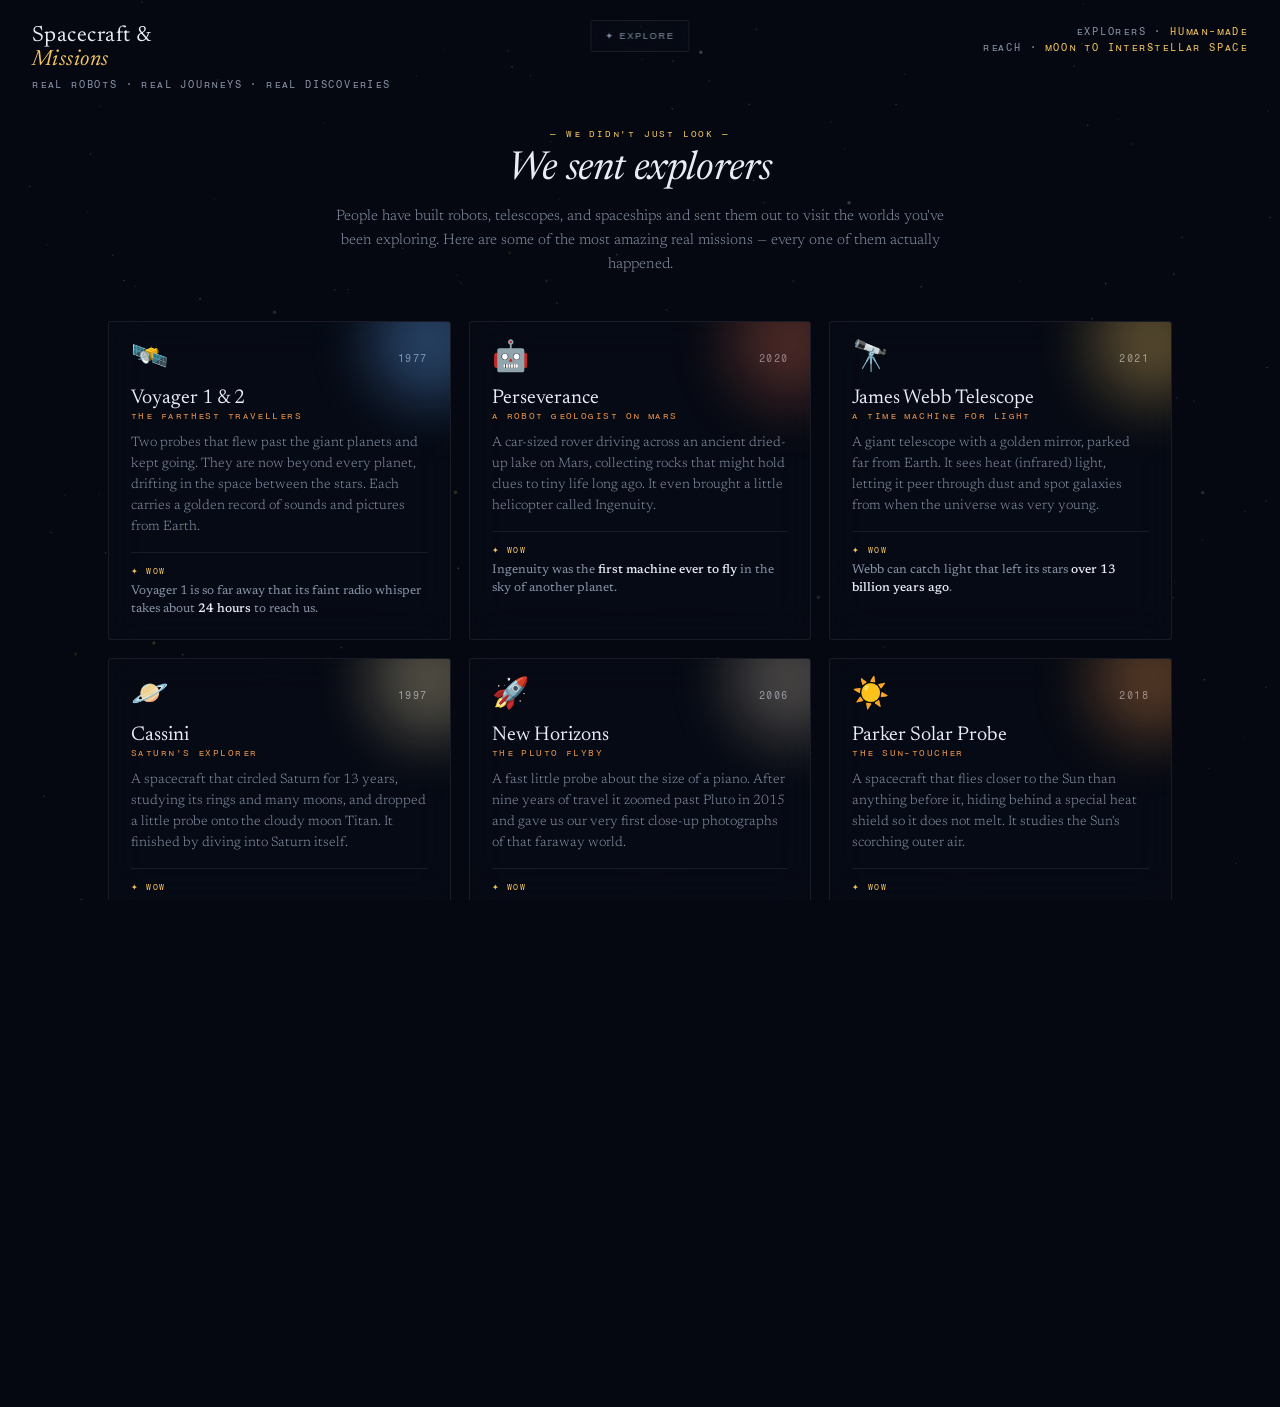
==== commit e03b53ca: "Merge main into Scale Walk textures branch. Resolve scale-walk conflicts by keeping SPACE_DATA + cre" ====
--- a/missions.html
+++ b/missions.html
@@ -24,7 +24,7 @@
 <link rel="preconnect" href="https://fonts.googleapis.com">
 <link rel="preconnect" href="https://fonts.gstatic.com" crossorigin>
 <link href="https://fonts.googleapis.com/css2?family=Fragment+Mono&family=Newsreader:opsz,wght@6..72,300;6..72,400;6..72,500;6..72,600&display=swap" rel="stylesheet">
-<link rel="stylesheet" href="common.css?v=20260728-13">
+<link rel="stylesheet" href="common.css?v=20260728-14">
 <style>
   /* this page scrolls, unlike the fixed 3D scenes */
   html, body { overflow-x: hidden; overflow-y: auto; }
@@ -101,7 +101,7 @@
   <div class="foot">Every mission here is real · Ask a grown-up to help you look up their latest pictures</div>
 </main>
 
-<script src="common.js?v=20260728-13"></script>
+<script src="common.js?v=20260728-14"></script>
 <script>
 'use strict';
 const MISSIONS = [
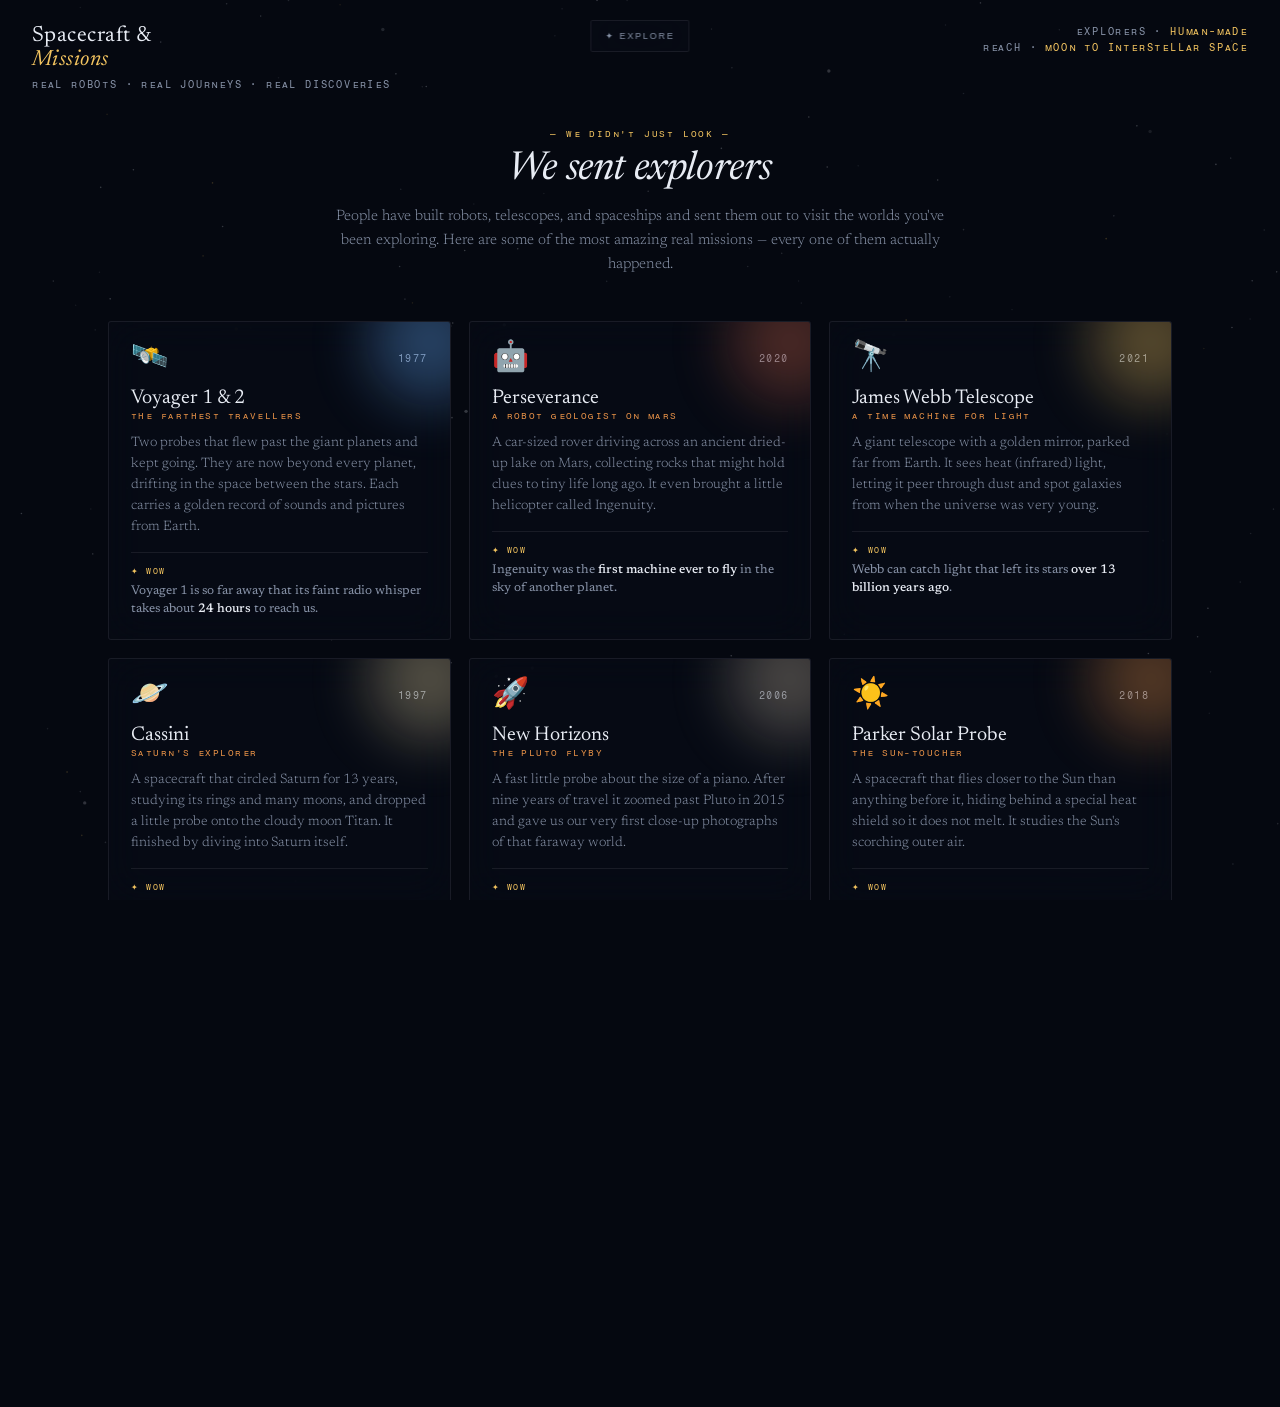
==== commit 809d31a0: "Upgrade Three.js from r128 UMD to r185 ES modules. Replace the retired global build with an import m" ====
--- a/missions.html
+++ b/missions.html
@@ -24,7 +24,7 @@
 <link rel="preconnect" href="https://fonts.googleapis.com">
 <link rel="preconnect" href="https://fonts.gstatic.com" crossorigin>
 <link href="https://fonts.googleapis.com/css2?family=Fragment+Mono&family=Newsreader:opsz,wght@6..72,300;6..72,400;6..72,500;6..72,600&display=swap" rel="stylesheet">
-<link rel="stylesheet" href="common.css?v=20260728-14">
+<link rel="stylesheet" href="common.css?v=20260728-15">
 <style>
   /* this page scrolls, unlike the fixed 3D scenes */
   html, body { overflow-x: hidden; overflow-y: auto; }
@@ -101,9 +101,16 @@
   <div class="foot">Every mission here is real · Ask a grown-up to help you look up their latest pictures</div>
 </main>
 
-<script src="common.js?v=20260728-14"></script>
-<script>
-'use strict';
+<script type="importmap">
+{
+  "imports": {
+    "three": "./vendor/three/three.module.min.js",
+    "three/addons/": "./vendor/three/addons/"
+  }
+}
+</script>
+<script type="module">
+import { SPACE } from './common.js';
 const MISSIONS = [
   { icon:'🛰️', name:'Voyager 1 & 2', tag:'The farthest travellers', year:'1977', color:'#6ab0ff',
     blurb:'Two probes that flew past the giant planets and kept going. They are now beyond every planet, drifting in the space between the stars. Each carries a golden record of sounds and pictures from Earth.',
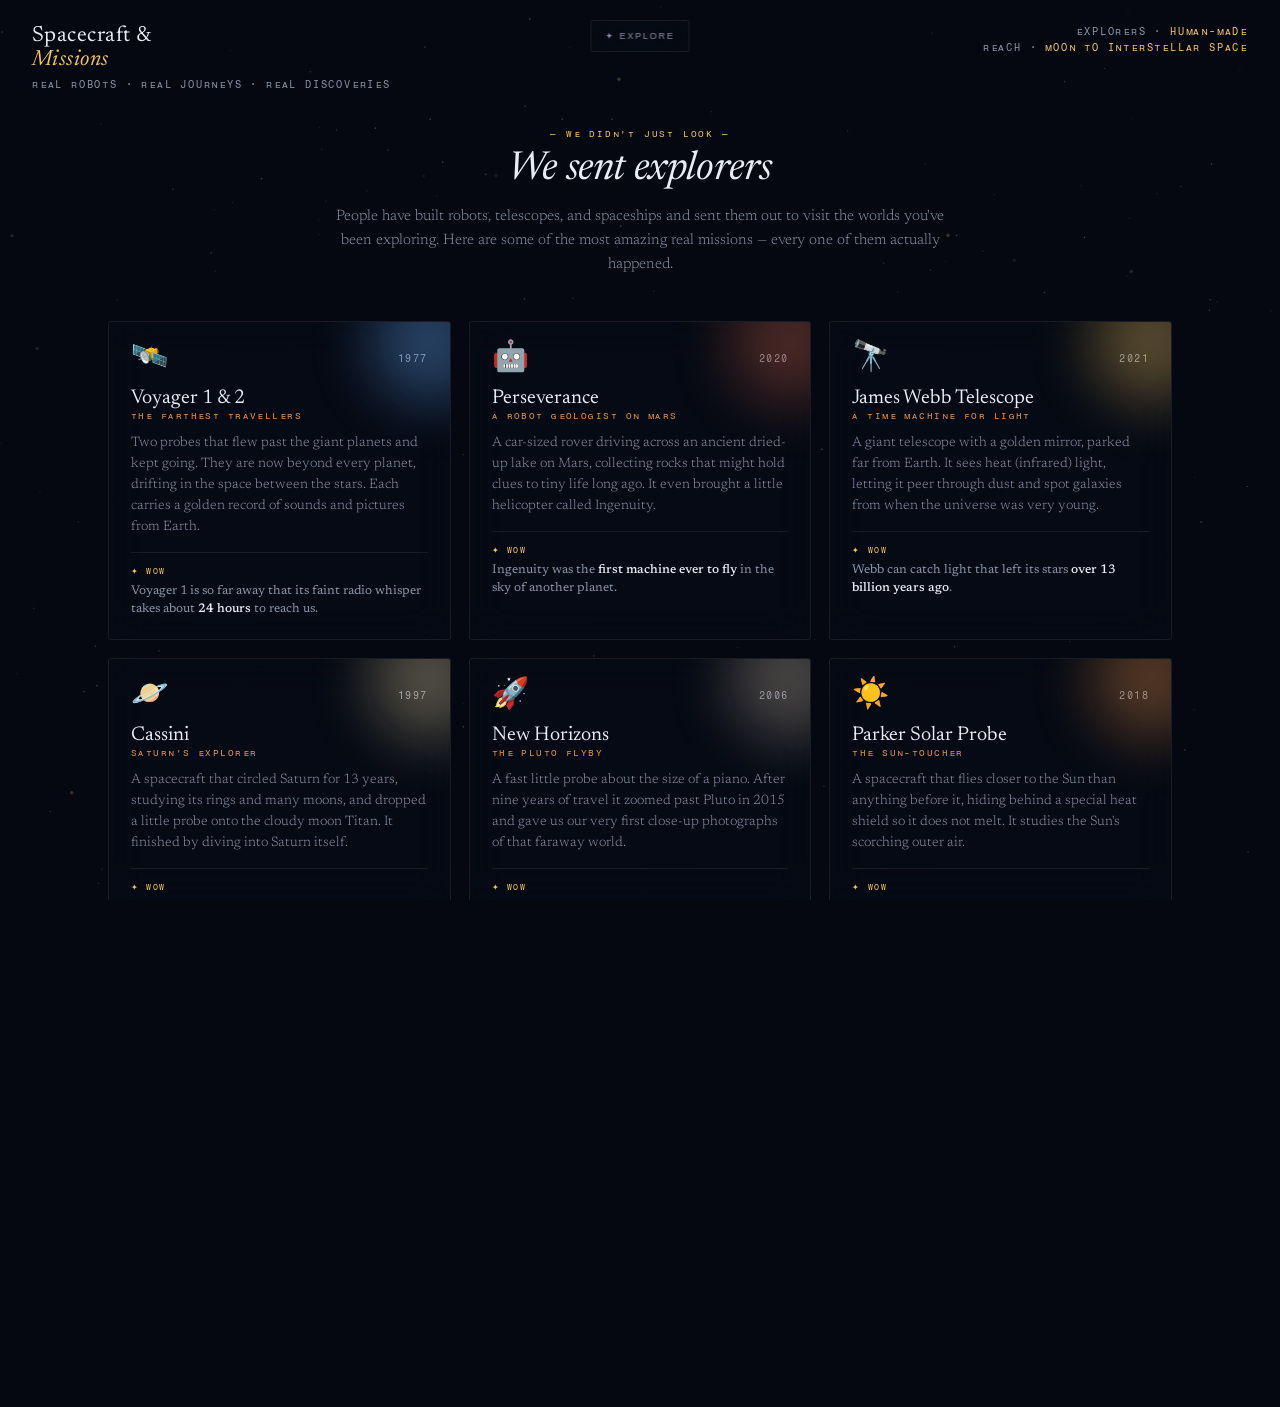
==== commit 5e51b1e6: "Keep Missions/Sky free of Three.js; document static-server requirement. Split nav and mobile chrome " ====
--- a/missions.html
+++ b/missions.html
@@ -101,16 +101,8 @@
   <div class="foot">Every mission here is real · Ask a grown-up to help you look up their latest pictures</div>
 </main>
 
-<script type="importmap">
-{
-  "imports": {
-    "three": "./vendor/three/three.module.min.js",
-    "three/addons/": "./vendor/three/addons/"
-  }
-}
-</script>
 <script type="module">
-import { SPACE } from './common.js';
+import { SPACE } from './chrome.js';
 const MISSIONS = [
   { icon:'🛰️', name:'Voyager 1 & 2', tag:'The farthest travellers', year:'1977', color:'#6ab0ff',
     blurb:'Two probes that flew past the giant planets and kept going. They are now beyond every planet, drifting in the space between the stars. Each carries a golden record of sounds and pictures from Earth.',
